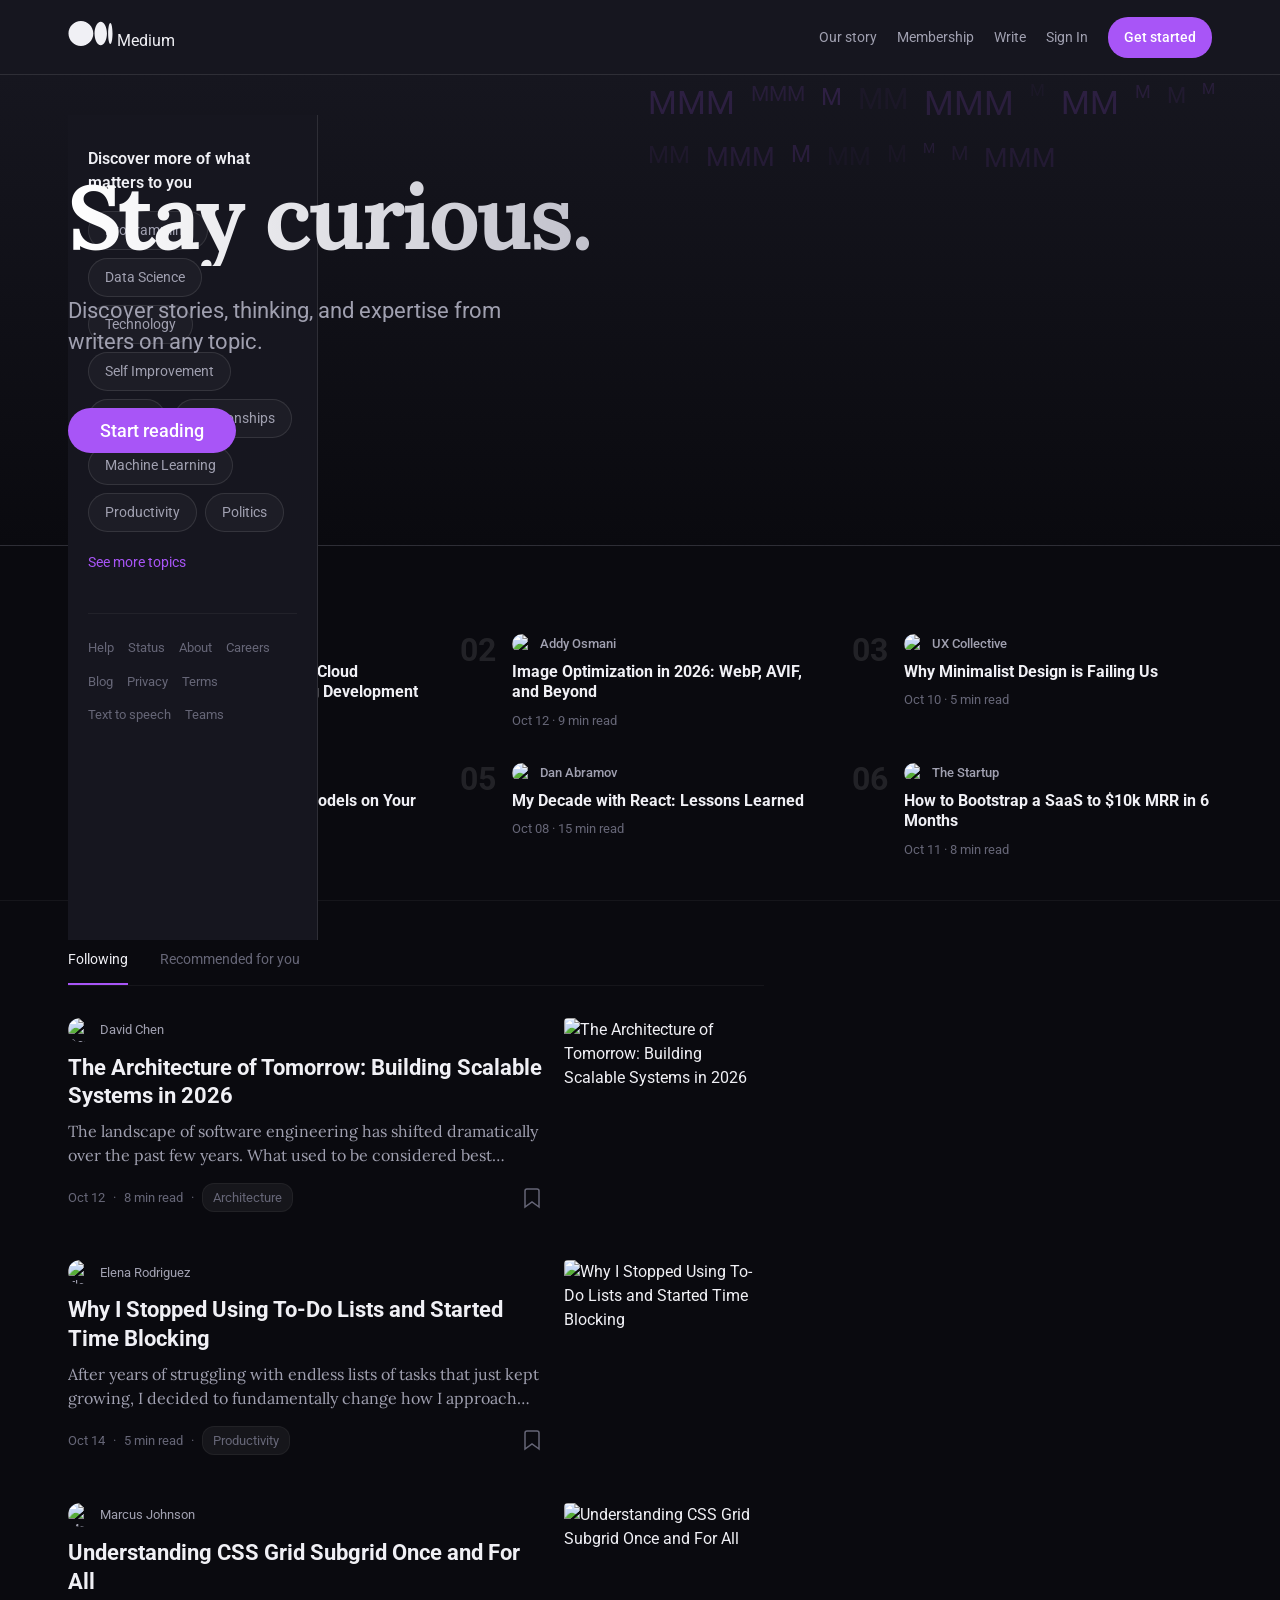
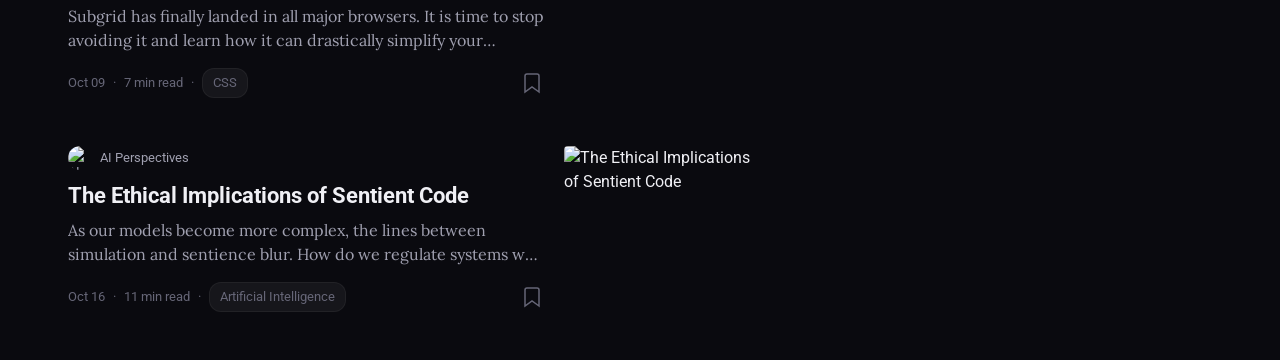
==== admin-dashboard.html @ c5d6b2c8 "switch to premium dark mode and add auth/dashboards" ====
<!DOCTYPE html>
<html lang="en">
<head>
    <meta charset="UTF-8">
    <meta name="viewport" content="width=device-width, initial-scale=1.0">
    <title>Admin Dashboard — Medium Clone</title>
    <link href="https://fonts.googleapis.com/css2?family=Lora:ital,wght@0,400;0,700;1,400&family=Roboto:wght@300;400;500;700&display=swap" rel="stylesheet">
    <link rel="stylesheet" href="styles.css">
    <link rel="stylesheet" href="auth.css">
</head>
<body>
    <header class="navbar reading-nav">
        <div class="nav-container">
            <div class="nav-left">
                <a href="index.html" class="logo">
                    <svg viewBox="0 0 1043.63 592.71" width="45" height="25">
                        <path d="M588.67 296.36c0 163.67-131.78 296.35-294.33 296.35S0 460 0 296.36 131.78 0 294.34 0s294.33 132.69 294.33 296.36M911.56 296.36c0 154.06-65.89 279-147.17 279s-147.17-124.94-147.17-279 65.88-279 147.16-279 147.17 124.9 147.17 279M1043.63 296.36c0 138-23.17 249.94-51.76 249.94s-51.75-111.91-51.75-249.94 23.17-249.94 51.75-249.94 51.76 111.9 51.76 249.94" fill="var(--text-primary)"/>
                    </svg>
                </a>
            </div>
            <div class="nav-right" id="nav-right">
                <!-- Injected by auth.js -->
            </div>
        </div>
    </header>

    <div class="dashboard-layout">
        <aside class="sidebar">
            <div style="display: flex; flex-direction: column; gap: 8px;">
                <a href="#" class="sidebar-link active">
                    <svg width="20" height="20" viewBox="0 0 24 24" fill="none" stroke="currentColor" stroke-width="2"><path d="M22 12h-4l-3 9L9 3l-3 9H2"/></svg>
                    Platform Overview
                </a>
                <a href="#" class="sidebar-link">
                    <svg width="20" height="20" viewBox="0 0 24 24" fill="none" stroke="currentColor" stroke-width="2"><path d="M17 21v-2a4 4 0 0 0-4-4H5a4 4 0 0 0-4 4v2"/><circle cx="9" cy="7" r="4"/><path d="M23 21v-2a4 4 0 0 0-3-3.87"/><path d="M16 3.13a4 4 0 0 1 0 7.75"/></svg>
                    Users
                </a>
                <a href="#" class="sidebar-link">
                    <svg width="20" height="20" viewBox="0 0 24 24" fill="none" stroke="currentColor" stroke-width="2"><path d="M14 2H6a2 2 0 0 0-2 2v16a2 2 0 0 0 2 2h12a2 2 0 0 0 2-2V8z"/><polyline points="14 2 14 8 20 8"/><line x1="16" y1="13" x2="8" y2="13"/><line x1="16" y1="17" x2="8" y2="17"/><polyline points="10 9 9 9 8 9"/></svg>
                    Articles
                </a>
            </div>
        </aside>

        <main class="dashboard-content">
            <div class="dashboard-header">
                <div>
                    <h1 style="font-family: var(--font-sans);">Admin Control Panel</h1>
                    <p style="color: var(--text-secondary);">Manage platform content and users.</p>
                </div>
            </div>

            <div class="stats-grid">
                <div class="stat-card">
                    <div class="label">Total Writers</div>
                    <div class="value">42,810</div>
                </div>
                <div class="stat-card">
                    <div class="label">Published Stories</div>
                    <div class="value">145.2K</div>
                </div>
                <div class="stat-card" style="border-color: #ef4444;">
                    <div class="label" style="color: #ef4444;">Flagged Content</div>
                    <div class="value">18</div>
                </div>
            </div>

            <h3 style="margin-bottom: 16px;">User Management</h3>
            <div class="table-container">
                <table>
                    <thead>
                        <tr>
                            <th>User ID</th>
                            <th>Username</th>
                            <th>Email</th>
                            <th>Role</th>
                            <th>Action</th>
                        </tr>
                    </thead>
                    <tbody id="users-tbody">
                        <!-- Populated by JS -->
                    </tbody>
                </table>
            </div>
        </main>
    </div>

    <script src="auth.js"></script>
    <script>
        document.addEventListener('DOMContentLoaded', () => {
            const user = getCurrentUser();
            if (!user || user.role !== 'admin') {
                window.location.href = 'index.html';
                return;
            }

            const users = JSON.parse(localStorage.getItem('medium_users') || '[]');
            const tbody = document.getElementById('users-tbody');
            
            users.forEach(u => {
                const tr = document.createElement('tr');
                tr.innerHTML = `
                    <td style="color: var(--text-muted);">#${u.id}</td>
                    <td style="font-weight: 500; color: var(--text-primary);">${u.username}</td>
                    <td>${u.email}</td>
                    <td><span class="badge ${u.role === 'admin' ? 'admin' : 'active'}">${u.role}</span></td>
                    <td><button style="color: #ef4444; font-size: 12px; font-weight: 600;">BAN</button></td>
                `;
                tbody.appendChild(tr);
            });
        });
    </script>
</body>
</html>
---- styles.css ----
/* ============================================
   Medium Clone — Core Styles (Dark Mode)
   ============================================ */

:root {
    --bg-primary: #0a0a0f;
    --bg-secondary: #16161f;
    --bg-accent: #1e1e2a;
    --text-primary: #f0f0f5;
    --text-secondary: #a0a0b0;
    --text-muted: #666677;
    --border-color: rgba(255, 255, 255, 0.1);
    --border-dark: rgba(255, 255, 255, 0.05);
    
    --brand-color: #a855f7; /* Purple accent for premium feel */
    --brand-hover: #9333ea;
    
    --font-serif: 'Lora', Georgia, serif;
    --font-sans: 'Roboto', -apple-system, sans-serif;
    
    --nav-height: 75px;
}

* {
    margin: 0;
    padding: 0;
    box-sizing: border-box;
}

body {
    font-family: var(--font-sans);
    background-color: var(--bg-primary);
    color: var(--text-primary);
    line-height: 1.5;
    overflow-x: hidden;
}

a {
    color: inherit;
    text-decoration: none;
}

button {
    cursor: pointer;
    border: none;
    background: none;
    font-family: inherit;
}

.container {
    max-width: 1192px;
    margin: 0 auto;
    padding: 0 24px;
}

/* ============================================
   Navigation
   ============================================ */
.navbar {
    height: var(--nav-height);
    border-bottom: 1px solid var(--border-color);
    background: var(--bg-secondary);
    position: sticky;
    top: 0;
    z-index: 100;
    transition: background-color 0.3s, box-shadow 0.3s;
}

.navbar.scrolled {
    background: rgba(10, 10, 15, 0.85);
    backdrop-filter: blur(12px);
    box-shadow: 0 4px 20px rgba(0,0,0,0.5);
}

.reading-nav {
    background: var(--bg-primary);
    border-bottom: 1px solid var(--border-color);
}

.nav-container {
    max-width: 1192px;
    margin: 0 auto;
    padding: 0 24px;
    height: 100%;
    display: flex;
    align-items: center;
    justify-content: space-between;
}

.nav-left {
    display: flex;
    align-items: center;
    gap: 16px;
}

.logo svg path {
    fill: var(--text-primary);
}

.nav-search {
    display: flex;
    align-items: center;
    gap: 8px;
    background: rgba(255,255,255,0.05);
    padding: 8px 16px;
    border-radius: 20px;
    color: var(--text-muted);
    border: 1px solid var(--border-dark);
}

.nav-search input {
    border: none;
    background: none;
    outline: none;
    color: var(--text-primary);
    font-size: 14px;
    font-family: var(--font-sans);
}

.nav-right {
    display: flex;
    align-items: center;
    gap: 20px;
}

.nav-link {
    font-size: 14px;
    color: var(--text-secondary);
    transition: color 0.2s;
}

.nav-link:hover {
    color: var(--text-primary);
}

.btn-primary {
    background: var(--brand-color);
    color: white;
    padding: 10px 16px;
    border-radius: 20px;
    font-size: 14px;
    font-weight: 500;
    transition: background 0.2s;
}

.btn-primary:hover {
    background: var(--brand-hover);
}

.icon-btn {
    color: var(--text-muted);
    display: flex;
    align-items: center;
    justify-content: center;
    transition: color 0.2s;
}

.icon-btn:hover {
    color: var(--text-primary);
}

.avatar {
    width: 32px;
    height: 32px;
    border-radius: 50%;
    object-fit: cover;
    cursor: pointer;
    border: 1px solid var(--border-color);
}

/* ============================================
   Hero Section
   ============================================ */
.hero {
    background: linear-gradient(180deg, var(--bg-secondary) 0%, var(--bg-primary) 100%);
    border-bottom: 1px solid var(--border-color);
    position: relative;
    overflow: hidden;
}

.hero-content {
    max-width: 1192px;
    margin: 0 auto;
    padding: 92px 24px;
    position: relative;
    z-index: 2;
}

.hero h1 {
    font-family: var(--font-serif);
    font-size: clamp(50px, 8vw, 90px);
    line-height: 1.1;
    letter-spacing: -0.03em;
    margin-bottom: 30px;
    max-width: 800px;
    background: linear-gradient(90deg, #fff, #a0a0b0);
    -webkit-background-clip: text;
    -webkit-text-fill-color: transparent;
}

.hero p {
    font-size: 22px;
    color: var(--text-secondary);
    margin-bottom: 50px;
    max-width: 500px;
    line-height: 1.4;
}

.btn-large {
    font-size: 18px;
    padding: 12px 32px;
    border-radius: 30px;
}

.hero-animation {
    position: absolute;
    right: 0;
    top: 0;
    bottom: 0;
    width: 50%;
    display: flex;
    flex-wrap: wrap;
    align-content: flex-start;
    overflow: hidden;
    opacity: 0.3;
}

.hero-animation span {
    color: var(--brand-color);
}

/* ============================================
   Trending Section
   ============================================ */
.trending-section {
    padding: 40px 0;
    border-bottom: 1px solid var(--border-dark);
}

.section-title {
    display: flex;
    align-items: center;
    gap: 10px;
    font-size: 16px;
    font-weight: 600;
    margin-bottom: 24px;
    color: var(--text-primary);
}

.trending-grid {
    display: grid;
    grid-template-columns: repeat(3, 1fr);
    gap: 32px;
}

.trending-card {
    display: flex;
    gap: 16px;
}

.trending-rank {
    font-size: 32px;
    font-weight: 700;
    color: var(--border-color);
    line-height: 1;
}

.trending-content .author {
    display: flex;
    align-items: center;
    gap: 8px;
    font-size: 13px;
    font-weight: 500;
    margin-bottom: 8px;
    color: var(--text-secondary);
}

.author img {
    width: 20px;
    height: 20px;
    border-radius: 50%;
}

.trending-content h3 {
    font-size: 16px;
    font-weight: 700;
    line-height: 1.3;
    margin-bottom: 8px;
}

.trending-content h3 a:hover {
    color: var(--brand-color);
}

.trending-content .meta {
    font-size: 13px;
    color: var(--text-muted);
}

/* ============================================
   Main Feed Layout
   ============================================ */
.main-layout {
    display: grid;
    grid-template-columns: 2fr 1fr;
    gap: 100px;
    padding-top: 50px;
}

.feed-header {
    display: flex;
    gap: 32px;
    border-bottom: 1px solid var(--border-dark);
    margin-bottom: 32px;
}

.feed-tab {
    font-size: 14px;
    color: var(--text-muted);
    padding-bottom: 16px;
    border-bottom: 2px solid transparent;
    transition: color 0.2s;
}

.feed-tab.active {
    color: var(--text-primary);
    border-bottom-color: var(--brand-color);
}

/* Article Card in Feed */
.feed-card {
    display: flex;
    justify-content: space-between;
    gap: 20px;
    margin-bottom: 48px;
}

.feed-card-content {
    flex: 1;
}

.feed-card .author {
    display: flex;
    align-items: center;
    gap: 8px;
    font-size: 13px;
    margin-bottom: 12px;
    color: var(--text-secondary);
}

.feed-card .author img {
    width: 24px;
    height: 24px;
    border-radius: 50%;
}

.feed-card h2 {
    font-size: 22px;
    font-weight: 700;
    line-height: 1.3;
    margin-bottom: 8px;
}

.feed-card h2:hover {
    color: var(--brand-color);
}

.feed-card p {
    font-size: 16px;
    color: var(--text-secondary);
    line-height: 1.5;
    margin-bottom: 16px;
    font-family: var(--font-serif);
    display: -webkit-box;
    -webkit-line-clamp: 2;
    -webkit-box-orient: vertical;
    overflow: hidden;
}

.feed-card .meta {
    display: flex;
    justify-content: space-between;
    align-items: center;
    font-size: 13px;
    color: var(--text-muted);
}

.feed-card .meta-left {
    display: flex;
    align-items: center;
    gap: 8px;
}

.feed-card .tag {
    background: rgba(255,255,255,0.05);
    padding: 4px 10px;
    border-radius: 12px;
    border: 1px solid var(--border-dark);
}

.feed-card-image {
    width: 200px;
    height: 134px;
    flex-shrink: 0;
    border-radius: 4px;
    overflow: hidden;
}

.feed-card-image img {
    width: 100%;
    height: 100%;
    object-fit: cover;
    transition: transform 0.3s;
}

.feed-card-image:hover img {
    transform: scale(1.05);
}

/* Sidebar */
.sidebar {
    position: sticky;
    top: calc(var(--nav-height) + 40px);
    height: max-content;
}

.discover-topics h3 {
    font-size: 16px;
    font-weight: 600;
    margin-bottom: 16px;
}

.topic-tags {
    display: flex;
    flex-wrap: wrap;
    gap: 8px;
    margin-bottom: 20px;
}

.topic-tag {
    font-size: 14px;
    color: var(--text-secondary);
    background: rgba(255,255,255,0.03);
    padding: 8px 16px;
    border-radius: 20px;
    border: 1px solid var(--border-color);
    transition: background 0.2s, color 0.2s;
}

.topic-tag:hover {
    background: rgba(255,255,255,0.1);
    color: var(--text-primary);
}

.see-more {
    font-size: 14px;
    color: var(--brand-color);
    display: block;
    margin-bottom: 40px;
}

.see-more:hover {
    color: var(--brand-hover);
}

.footer-links {
    display: flex;
    flex-wrap: wrap;
    gap: 14px;
    border-top: 1px solid var(--border-dark);
    padding-top: 24px;
}

.footer-links a {
    font-size: 13px;
    color: var(--text-muted);
}

.footer-links a:hover {
    color: var(--text-primary);
}

/* ============================================
   Article Reading Page
   ============================================ */
.article-page {
    background: var(--bg-primary);
}

.article-container {
    max-width: 680px;
    margin: 0 auto;
    padding: 40px 20px 80px;
}

.author-block {
    display: flex;
    align-items: center;
    gap: 16px;
    margin-bottom: 32px;
}

.author-avatar {
    width: 48px;
    height: 48px;
    border-radius: 50%;
    object-fit: cover;
}

.author-name {
    font-size: 16px;
    font-weight: 500;
    display: flex;
    align-items: center;
    gap: 8px;
}

.btn-follow {
    color: var(--brand-color);
    font-size: 14px;
    font-weight: 400;
}

.btn-follow:hover {
    color: var(--brand-hover);
}

.article-meta {
    font-size: 14px;
    color: var(--text-muted);
    margin-top: 4px;
}

.article-meta span {
    color: var(--text-secondary);
}

.article-actions {
    display: flex;
    justify-content: space-between;
    padding: 16px 0;
    border-top: 1px solid var(--border-dark);
    border-bottom: 1px solid var(--border-dark);
    margin-bottom: 40px;
}

.actions-left, .actions-right {
    display: flex;
    gap: 20px;
}

.action-btn {
    display: flex;
    align-items: center;
    gap: 6px;
    color: var(--text-muted);
    font-size: 13px;
}

.action-btn:hover {
    color: var(--text-primary);
}

#clap-btn.clapped {
    color: var(--brand-color);
}

#clap-btn.clapped svg {
    fill: var(--brand-color);
    stroke: var(--brand-color);
}

/* Article Typography */
.article-content {
    font-family: var(--font-serif);
    font-size: 20px;
    line-height: 1.7;
    color: var(--text-primary);
}

.article-content h1 {
    font-family: var(--font-sans);
    font-size: 42px;
    font-weight: 700;
    line-height: 1.2;
    margin-bottom: 12px;
}

.article-content .subtitle {
    font-family: var(--font-sans);
    font-size: 22px;
    color: var(--text-secondary);
    font-weight: 400;
    margin-bottom: 40px;
}

.article-content h3 {
    font-family: var(--font-sans);
    font-size: 24px;
    font-weight: 600;
    margin: 40px 0 16px;
    color: #fff;
}

.article-content p {
    margin-bottom: 28px;
    color: #e0e0e0;
}

.article-content p.drop-cap::first-letter {
    float: left;
    font-size: 72px;
    line-height: 60px;
    padding-top: 4px;
    padding-right: 8px;
    padding-left: 3px;
    font-family: var(--font-serif);
    color: var(--brand-color);
}

.article-content figure {
    margin: 40px 0;
}

.article-content img {
    width: 100%;
    height: auto;
    border-radius: 8px;
}

.article-content figcaption {
    text-align: center;
    font-family: var(--font-sans);
    font-size: 14px;
    color: var(--text-muted);
    margin-top: 10px;
}

.article-content blockquote {
    border-left: 3px solid var(--text-primary);
    padding-left: 20px;
    font-style: italic;
    font-size: 24px;
    margin: 40px 0;
    color: var(--text-secondary);
}

.article-content pre {
    background: #000;
    padding: 24px;
    border-radius: 8px;
    border: 1px solid var(--border-dark);
    overflow-x: auto;
    font-family: monospace;
    font-size: 14px;
    margin: 32px 0;
    color: #a0a0b0;
}

.article-tags {
    display: flex;
    gap: 8px;
    margin: 40px 0;
}

/* ============================================
   Responsive
   ============================================ */
@media (max-width: 1024px) {
    .main-layout {
        grid-template-columns: 1fr;
        gap: 40px;
    }

    .hero-animation {
        display: none;
    }
}

@media (max-width: 768px) {
    .hidden-mobile {
        display: none !important;
    }

    .trending-grid {
        grid-template-columns: 1fr;
        gap: 20px;
    }

    .feed-card {
        flex-direction: column-reverse;
    }

    .feed-card-image {
        width: 100%;
        height: 200px;
    }

    .article-content h1 {
        font-size: 32px;
    }
}
---- auth.css ----
/* ============================================
   Medium Clone — Auth & Dashboard Styles
   ============================================ */

.auth-dropdown {
    position: relative;
}

.dropdown-menu {
    position: absolute;
    top: 50px;
    right: 0;
    width: 200px;
    background: var(--bg-secondary);
    border: 1px solid var(--border-color);
    border-radius: 8px;
    box-shadow: 0 10px 30px rgba(0,0,0,0.5);
    padding: 8px 0;
    opacity: 0;
    visibility: hidden;
    transform: translateY(-10px);
    transition: 0.2s ease;
    z-index: 100;
}

.dropdown-menu.active {
    opacity: 1;
    visibility: visible;
    transform: translateY(0);
}

.dropdown-header {
    padding: 8px 16px;
    display: flex;
    justify-content: space-between;
    align-items: center;
    color: var(--text-primary);
}

.role-badge {
    font-size: 10px;
    padding: 2px 6px;
    border-radius: 4px;
    text-transform: uppercase;
    font-weight: 700;
}

.role-badge.admin {
    background: #ef4444;
    color: white;
}

.role-badge.user {
    background: rgba(255, 255, 255, 0.1);
    color: var(--text-secondary);
}

.dropdown-menu hr {
    border: none;
    border-top: 1px solid var(--border-color);
    margin: 8px 0;
}

.dropdown-menu a {
    display: block;
    padding: 8px 16px;
    font-size: 14px;
    color: var(--text-secondary);
    transition: 0.2s;
}

.dropdown-menu a:hover {
    color: var(--text-primary);
    background: rgba(255, 255, 255, 0.05);
}

/* Auth Pages */
.auth-container {
    min-height: 100vh;
    display: flex;
    align-items: center;
    justify-content: center;
    padding: 40px 20px;
    background: var(--bg-primary);
}

.auth-card {
    background: var(--bg-secondary);
    border: 1px solid var(--border-color);
    border-radius: 12px;
    padding: 40px;
    width: 100%;
    max-width: 400px;
    box-shadow: 0 20px 40px rgba(0,0,0,0.4);
}

.auth-header {
    text-align: center;
    margin-bottom: 32px;
}

.auth-header h1 {
    font-family: var(--font-serif);
    font-size: 28px;
    margin-bottom: 8px;
}

.auth-header p {
    color: var(--text-secondary);
    font-size: 14px;
}

.form-group {
    margin-bottom: 20px;
}

.form-group label {
    display: block;
    margin-bottom: 8px;
    font-size: 13px;
    color: var(--text-secondary);
}

.form-group input {
    width: 100%;
    background: rgba(255, 255, 255, 0.05);
    border: 1px solid var(--border-color);
    padding: 12px 16px;
    border-radius: 8px;
    color: var(--text-primary);
    font-size: 14px;
}

.form-group input:focus {
    outline: none;
    border-color: var(--brand-color);
}

.btn-block {
    width: 100%;
    padding: 12px;
    background: var(--brand-color);
    color: white;
    border-radius: 8px;
    font-weight: 500;
    font-size: 15px;
    margin-top: 10px;
}

.btn-block:hover {
    background: var(--brand-hover);
}

.auth-footer {
    margin-top: 24px;
    text-align: center;
    font-size: 14px;
    color: var(--text-secondary);
}

.auth-footer a {
    color: var(--brand-color);
}

#auth-error {
    color: #ef4444;
    font-size: 13px;
    margin-bottom: 16px;
    text-align: center;
    display: none;
}

/* Dashboard Layout */
.dashboard-layout {
    display: flex;
    min-height: calc(100vh - var(--nav-height));
    margin-top: var(--nav-height);
}

.sidebar {
    width: 250px;
    background: var(--bg-secondary);
    border-right: 1px solid var(--border-color);
    padding: 32px 20px;
    position: fixed;
    height: calc(100vh - var(--nav-height));
    overflow-y: auto;
}

.sidebar-link {
    display: flex;
    align-items: center;
    gap: 12px;
    padding: 12px 16px;
    color: var(--text-secondary);
    border-radius: 8px;
    font-size: 14px;
    margin-bottom: 4px;
}

.sidebar-link:hover, .sidebar-link.active {
    background: rgba(255,255,255,0.05);
    color: var(--text-primary);
}

.sidebar-link.active {
    color: var(--brand-color);
}

.dashboard-content {
    flex: 1;
    margin-left: 250px;
    padding: 40px;
}

.dashboard-header {
    display: flex;
    justify-content: space-between;
    align-items: center;
    margin-bottom: 40px;
}

.dashboard-header h1 {
    font-size: 32px;
    font-family: var(--font-serif);
}

.stats-grid {
    display: grid;
    grid-template-columns: repeat(auto-fit, minmax(200px, 1fr));
    gap: 20px;
    margin-bottom: 40px;
}

.stat-card {
    background: var(--bg-secondary);
    border: 1px solid var(--border-color);
    border-radius: 12px;
    padding: 24px;
}

.stat-card .label {
    color: var(--text-secondary);
    font-size: 13px;
    margin-bottom: 8px;
    text-transform: uppercase;
}

.stat-card .value {
    font-size: 36px;
    font-weight: 700;
}

.table-container {
    background: var(--bg-secondary);
    border: 1px solid var(--border-color);
    border-radius: 12px;
    overflow: hidden;
}

table {
    width: 100%;
    border-collapse: collapse;
}

th, td {
    padding: 16px 20px;
    text-align: left;
    border-bottom: 1px solid var(--border-color);
    font-size: 14px;
}

th {
    color: var(--text-secondary);
    background: rgba(0,0,0,0.2);
}

.badge {
    padding: 4px 8px;
    border-radius: 12px;
    font-size: 11px;
    font-weight: 600;
    text-transform: uppercase;
}

.badge.active { background: rgba(168, 85, 247, 0.2); color: var(--brand-color); }
.badge.admin { background: rgba(239, 68, 68, 0.2); color: #ef4444; }
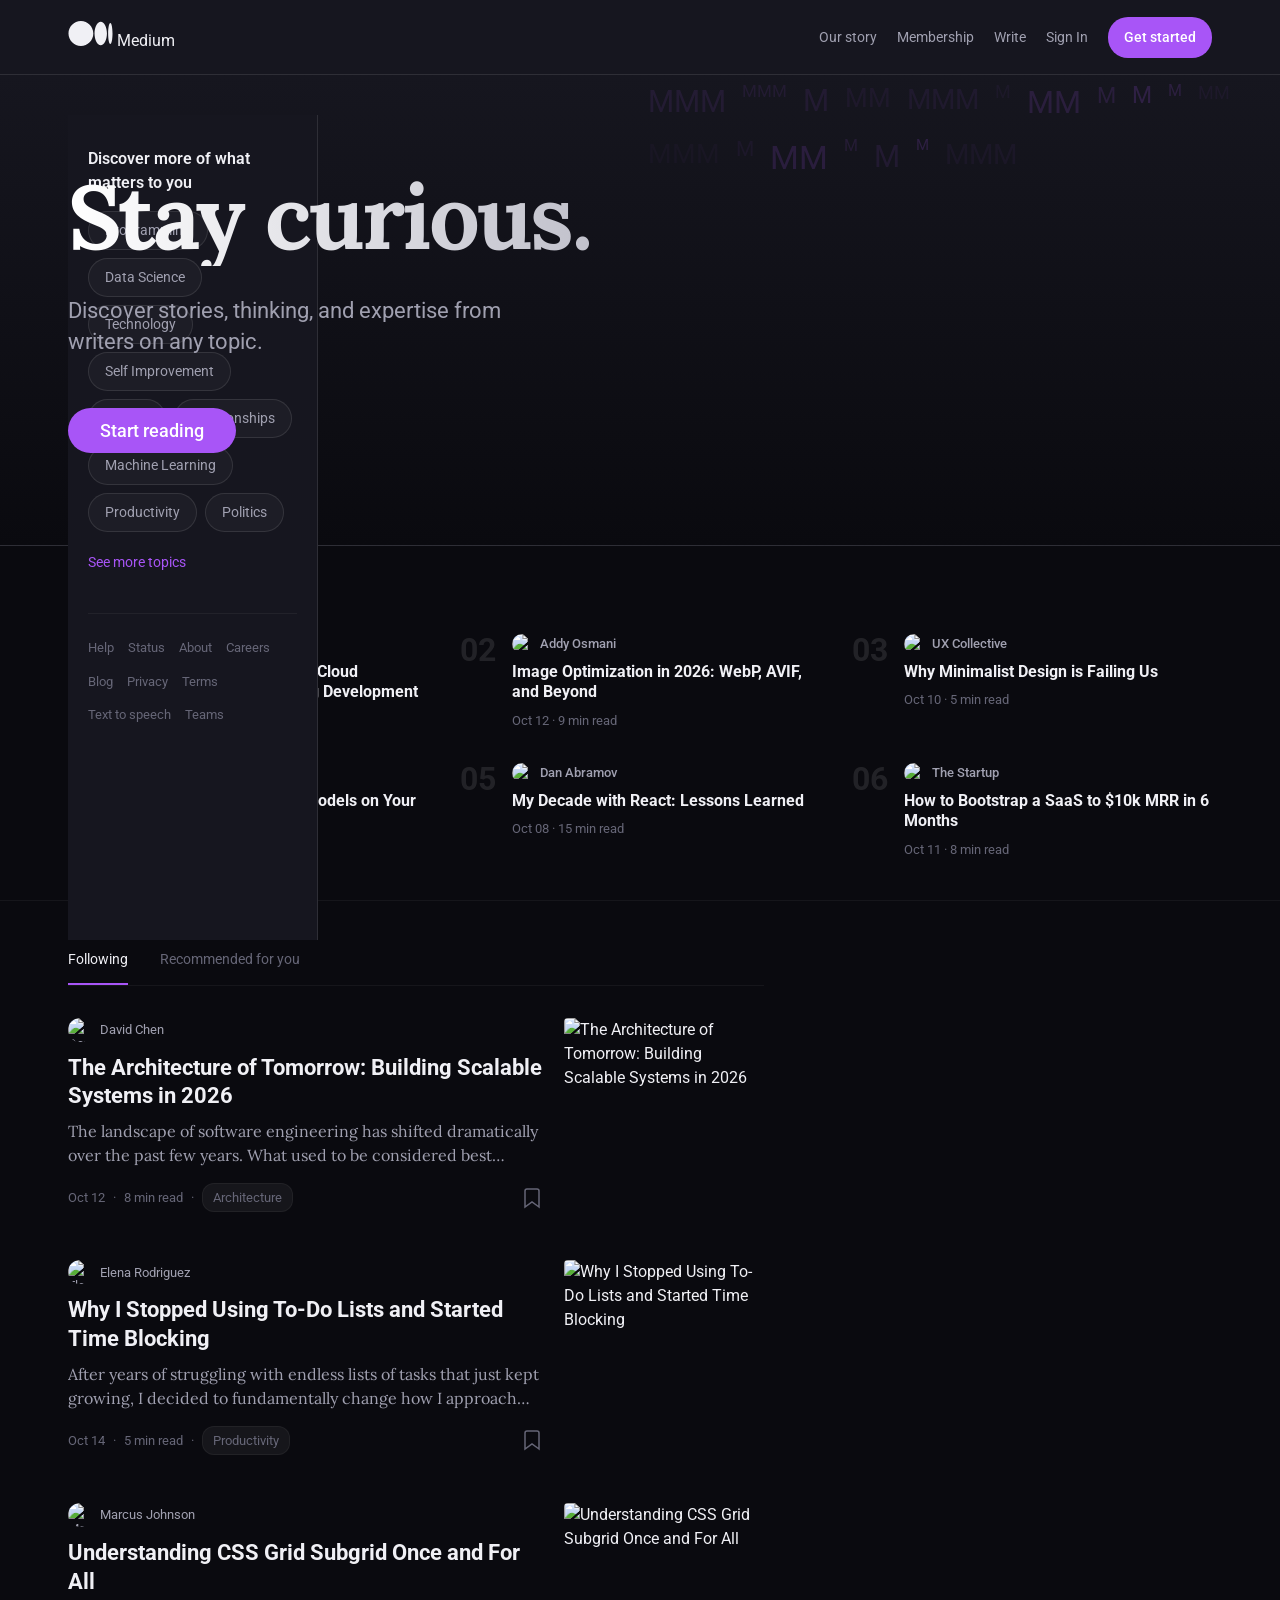
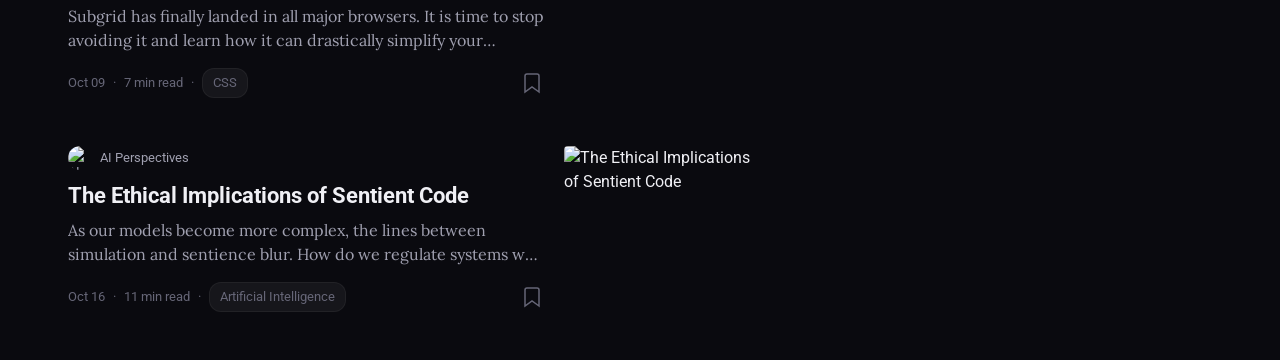
==== commit f1150121: "Configure Vercel cleanUrls and remove .html from internal links" ====
--- a/admin-dashboard.html
+++ b/admin-dashboard.html
@@ -12,7 +12,7 @@
     <header class="navbar reading-nav">
         <div class="nav-container">
             <div class="nav-left">
-                <a href="index.html" class="logo">
+                <a href="/" class="logo">
                     <svg viewBox="0 0 1043.63 592.71" width="45" height="25">
                         <path d="M588.67 296.36c0 163.67-131.78 296.35-294.33 296.35S0 460 0 296.36 131.78 0 294.34 0s294.33 132.69 294.33 296.36M911.56 296.36c0 154.06-65.89 279-147.17 279s-147.17-124.94-147.17-279 65.88-279 147.16-279 147.17 124.9 147.17 279M1043.63 296.36c0 138-23.17 249.94-51.76 249.94s-51.75-111.91-51.75-249.94 23.17-249.94 51.75-249.94 51.76 111.9 51.76 249.94" fill="var(--text-primary)"/>
                     </svg>
@@ -90,7 +90,7 @@
         document.addEventListener('DOMContentLoaded', () => {
             const user = getCurrentUser();
             if (!user || user.role !== 'admin') {
-                window.location.href = 'index.html';
+                window.location.href = '/';
                 return;
             }
 
